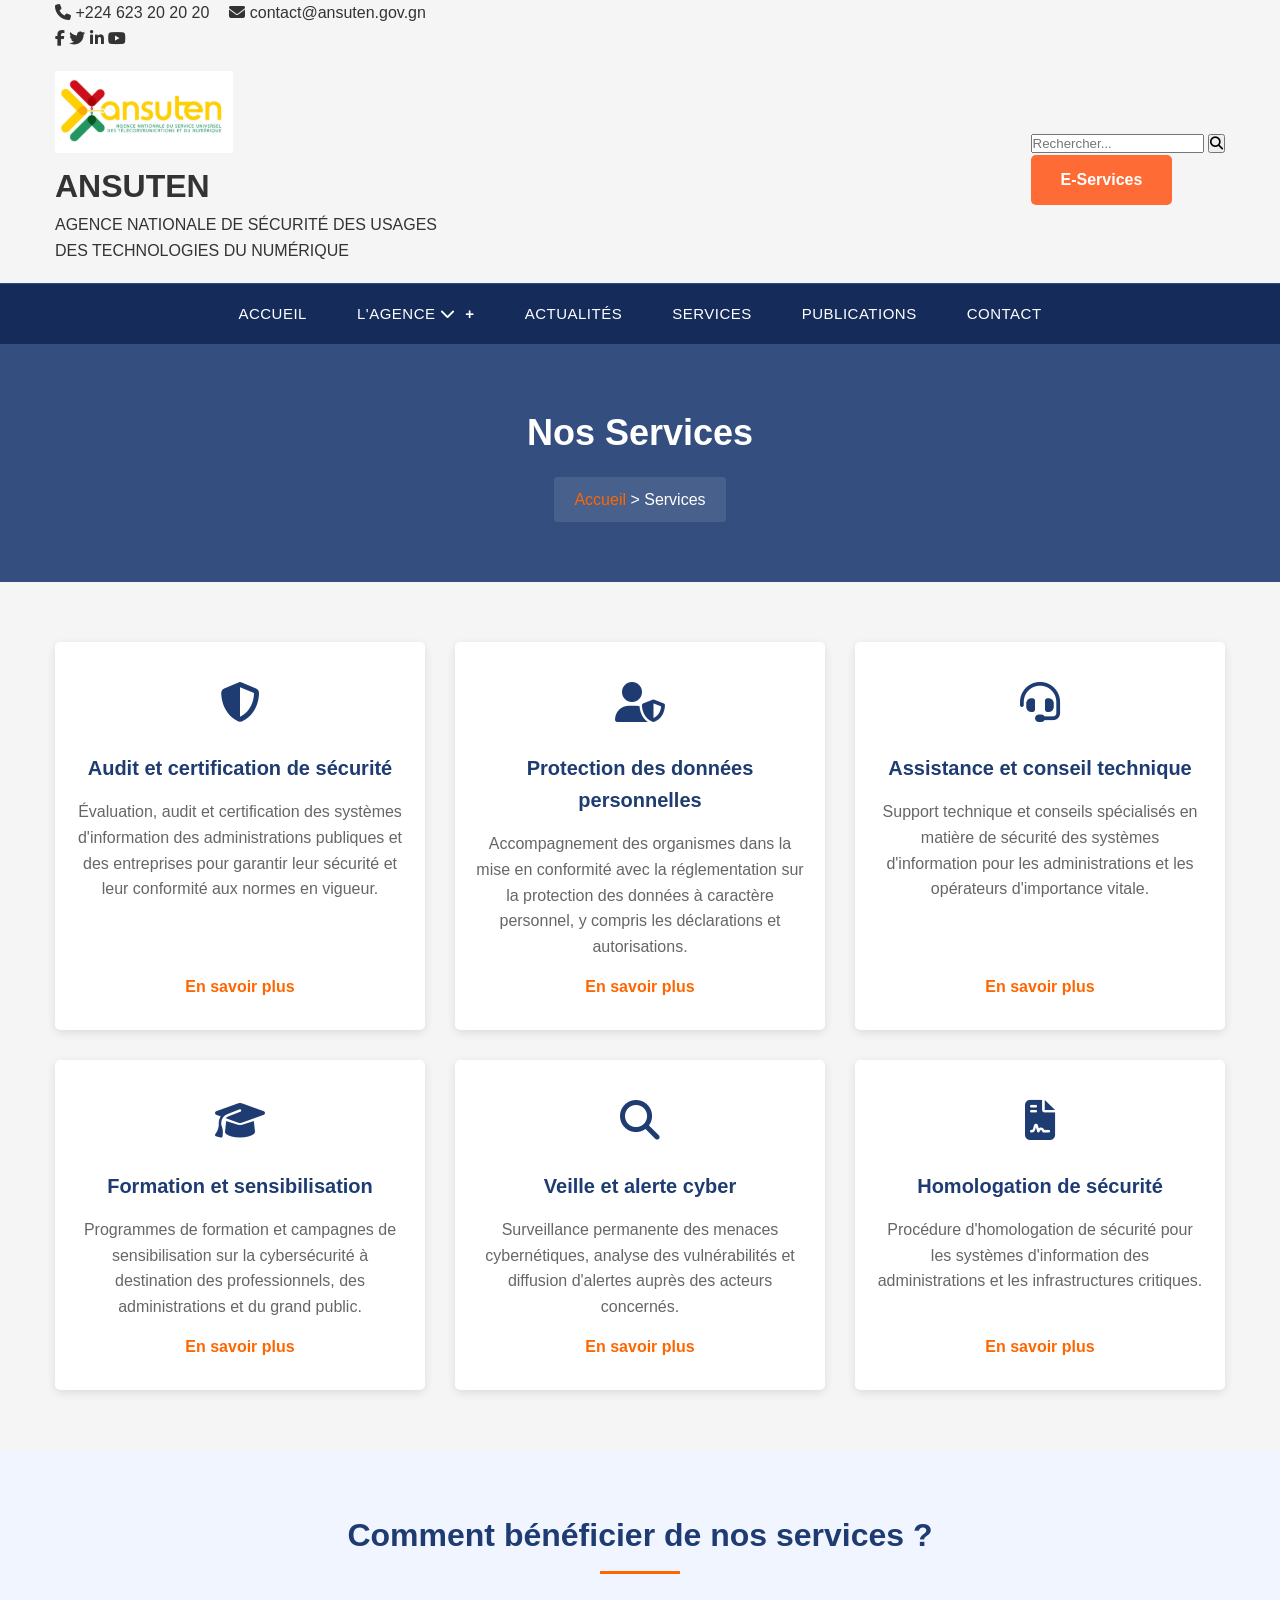
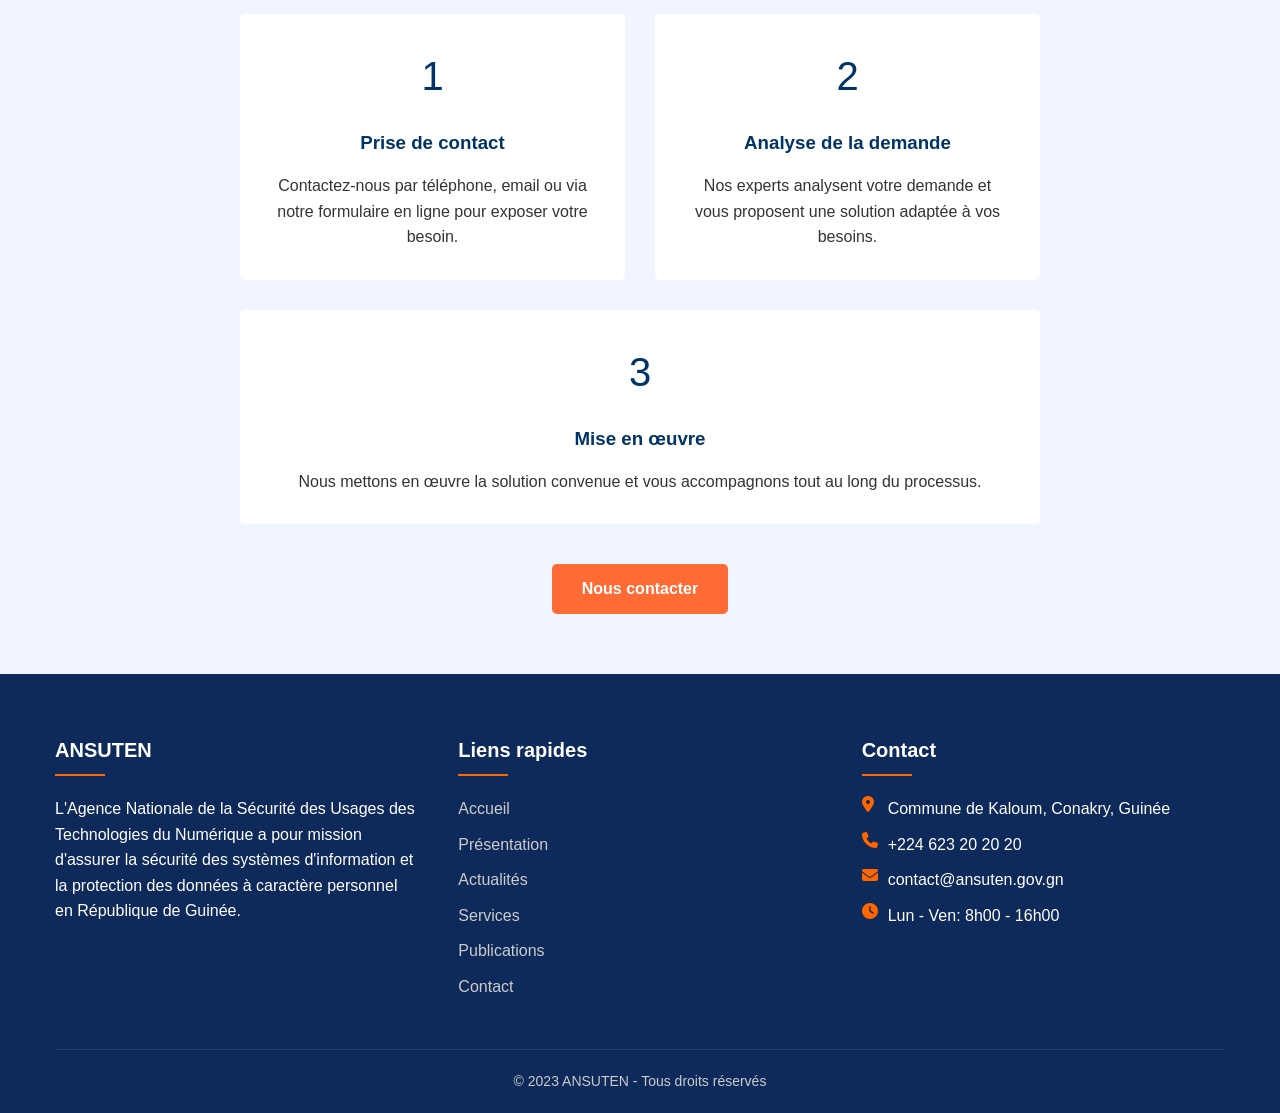
==== services.html @ 4a4b7f9a "Ansuten" ====
<!DOCTYPE html>
<html lang="fr">
<head>
    <meta charset="UTF-8">
    <meta name="viewport" content="width=device-width, initial-scale=1.0">
    <title>Services - ANSUTEN</title>
    <link rel="stylesheet" href="style.css">
    <link rel="stylesheet" href="https://cdnjs.cloudflare.com/ajax/libs/font-awesome/6.4.0/css/all.min.css">
</head>
<body>
    <!-- En-tête supérieur -->
    <div class="top-header">
        <div class="container">
            <div class="contact-info">
                <span><i class="fas fa-phone"></i> +224 623 20 20 20</span>
                <span><i class="fas fa-envelope"></i> contact@ansuten.gov.gn</span>
            </div>
            <div class="social-icons">
                <a href="#"><i class="fab fa-facebook-f"></i></a>
                <a href="#"><i class="fab fa-twitter"></i></a>
                <a href="#"><i class="fab fa-linkedin-in"></i></a>
                <a href="#"><i class="fab fa-youtube"></i></a>
            </div>
        </div>
    </div>

    <!-- En-tête principal - Version conforme ANSUTEN -->
    <header class="main-header">
        <div class="container">
            <div class="header-content">
                <div class="logo-section">
                    
                    <img src="logo.PNG" alt="Logo ANSUTEN" class="ansuten-logo">
                    <div class="agency-info">
                        <h1>ANSUTEN</h1>
                        <div class="subtitle">AGENCE NATIONALE DE SÉCURITÉ DES USAGES</div>
                        <div class="full-name">DES TECHNOLOGIES DU NUMÉRIQUE</div>
                    </div>
                </div>
                <div class="header-actions">
                    <div class="search-box">
                        <input type="text" placeholder="Rechercher...">
                        <button><i class="fas fa-search"></i></button>
                    </div>
                    <a href="#" class="btn">E-Services</a>
                </div>
            </div>
        </div>
    </header>

    <!-- Navigation principale -->
    <nav class="main-nav">
        <div class="container">
            <ul>
                <li><a href="index.html">Accueil</a></li>
                <li class="dropdown">
                    <a href="#">L'Agence <i class="fas fa-chevron-down"></i></a>
                    <div class="dropdown-menu">
                        <a href="presentation.html">Présentation</a>
                        <a href="missions.html">Missions</a>
                        <a href="organigramme.html">Organigramme</a>
                        <a href="textes-reglementaires.html">Textes réglementaires</a>
                    </div>
                </li>
                <li><a href="actualites.html">Actualités</a></li>
                <li><a href="services.html">Services</a></li>
                <li><a href="publications.html">Publications</a></li>
                <li><a href="contact.html">Contact</a></li>
            </ul>
        </div>
    </nav>

    <!-- Bannière de la page -->
    <section class="page-banner">
        <div class="container">
            <h1>Nos Services</h1>
            <div class="breadcrumb">
                <a href="index.html">Accueil</a> > Services
            </div>
        </div>
    </section>

    <!-- Contenu de la page -->
    <section class="section">
        <div class="container">
            <div class="services-grid" style="grid-template-columns: repeat(auto-fill, minmax(350px, 1fr));">
                <div class="service-card">
                    <div class="service-icon">
                        <i class="fas fa-shield-alt"></i>
                    </div>
                    <h3 class="service-title">Audit et certification de sécurité</h3>
                    <p>Évaluation, audit et certification des systèmes d'information des administrations publiques et des entreprises pour garantir leur sécurité et leur conformité aux normes en vigueur.</p>
                    <a href="#" class="read-more" style="margin-top: 15px; display: inline-block;">En savoir plus</a>
                </div>
                <div class="service-card">
                    <div class="service-icon">
                        <i class="fas fa-user-shield"></i>
                    </div>
                    <h3 class="service-title">Protection des données personnelles</h3>
                    <p>Accompagnement des organismes dans la mise en conformité avec la réglementation sur la protection des données à caractère personnel, y compris les déclarations et autorisations.</p>
                    <a href="#" class="read-more" style="margin-top: 15px; display: inline-block;">En savoir plus</a>
                </div>
                <div class="service-card">
                    <div class="service-icon">
                        <i class="fas fa-headset"></i>
                    </div>
                    <h3 class="service-title">Assistance et conseil technique</h3>
                    <p>Support technique et conseils spécialisés en matière de sécurité des systèmes d'information pour les administrations et les opérateurs d'importance vitale.</p>
                    <a href="#" class="read-more" style="margin-top: 15px; display: inline-block;">En savoir plus</a>
                </div>
                <div class="service-card">
                    <div class="service-icon">
                        <i class="fas fa-graduation-cap"></i>
                    </div>
                    <h3 class="service-title">Formation et sensibilisation</h3>
                    <p>Programmes de formation et campagnes de sensibilisation sur la cybersécurité à destination des professionnels, des administrations et du grand public.</p>
                    <a href="#" class="read-more" style="margin-top: 15px; display: inline-block;">En savoir plus</a>
                </div>
                <div class="service-card">
                    <div class="service-icon">
                        <i class="fas fa-search"></i>
                    </div>
                    <h3 class="service-title">Veille et alerte cyber</h3>
                    <p>Surveillance permanente des menaces cybernétiques, analyse des vulnérabilités et diffusion d'alertes auprès des acteurs concernés.</p>
                    <a href="#" class="read-more" style="margin-top: 15px; display: inline-block;">En savoir plus</a>
                </div>
                <div class="service-card">
                    <div class="service-icon">
                        <i class="fas fa-file-contract"></i>
                    </div>
                    <h3 class="service-title">Homologation de sécurité</h3>
                    <p>Procédure d'homologation de sécurité pour les systèmes d'information des administrations et les infrastructures critiques.</p>
                    <a href="#" class="read-more" style="margin-top: 15px; display: inline-block;">En savoir plus</a>
                </div>
            </div>
        </div>
    </section>

    <!-- Section procédure -->
    <section class="section" style="background-color: #f0f5ff;">
        <div class="container">
            <h2 class="section-title">Comment bénéficier de nos services ?</h2>
            <div style="max-width: 800px; margin: 0 auto;">
                <div style="display: flex; flex-wrap: wrap; gap: 30px; justify-content: center;">
                    <div style="flex: 1; min-width: 250px; background-color: white; padding: 30px; border-radius: 5px; text-align: center;">
                        <div style="font-size: 40px; color: #003366; margin-bottom: 20px;">1</div>
                        <h3 style="color: #003366; margin-bottom: 15px;">Prise de contact</h3>
                        <p>Contactez-nous par téléphone, email ou via notre formulaire en ligne pour exposer votre besoin.</p>
                    </div>
                    <div style="flex: 1; min-width: 250px; background-color: white; padding: 30px; border-radius: 5px; text-align: center;">
                        <div style="font-size: 40px; color: #003366; margin-bottom: 20px;">2</div>
                        <h3 style="color: #003366; margin-bottom: 15px;">Analyse de la demande</h3>
                        <p>Nos experts analysent votre demande et vous proposent une solution adaptée à vos besoins.</p>
                    </div>
                    <div style="flex: 1; min-width: 250px; background-color: white; padding: 30px; border-radius: 5px; text-align: center;">
                        <div style="font-size: 40px; color: #003366; margin-bottom: 20px;">3</div>
                        <h3 style="color: #003366; margin-bottom: 15px;">Mise en œuvre</h3>
                        <p>Nous mettons en œuvre la solution convenue et vous accompagnons tout au long du processus.</p>
                    </div>
                </div>
                <div style="text-align: center; margin-top: 40px;">
                    <a href="contact.html" class="btn">Nous contacter</a>
                </div>
            </div>
        </div>
    </section>

    <!-- Pied de page -->
    <footer class="main-footer">
        <div class="container">
            <div class="footer-grid">
                <div class="footer-column">
                    <h3>ANSUTEN</h3>
                    <p>L'Agence Nationale de la Sécurité des Usages des Technologies du Numérique a pour mission d'assurer la sécurité des systèmes d'information et la protection des données à caractère personnel en République de Guinée.</p>
                </div>
                <div class="footer-column">
                    <h3>Liens rapides</h3>
                    <ul class="footer-links">
                        <li><a href="index.html">Accueil</a></li>
                        <li><a href="presentation.html">Présentation</a></li>
                        <li><a href="actualites.html">Actualités</a></li>
                        <li><a href="services.html">Services</a></li>
                        <li><a href="publications.html">Publications</a></li>
                        <li><a href="contact.html">Contact</a></li>
                    </ul>
                </div>
                <div class="footer-column">
                    <h3>Contact</h3>
                    <div class="contact-info-footer">
                        <p><i class="fas fa-map-marker-alt"></i> Commune de Kaloum, Conakry, Guinée</p>
                        <p><i class="fas fa-phone"></i> +224 623 20 20 20</p>
                        <p><i class="fas fa-envelope"></i> contact@ansuten.gov.gn</p>
                        <p><i class="fas fa-clock"></i> Lun - Ven: 8h00 - 16h00</p>
                    </div>
                </div>
            </div>
            <div class="copyright">
                <p>&copy; 2023 ANSUTEN - Tous droits réservés</p>
            </div>
        </div>
    </footer>

    <script>
        document.addEventListener('DOMContentLoaded', function() {
            const dropdowns = document.querySelectorAll('.dropdown');
            
            dropdowns.forEach(dropdown => {
                dropdown.addEventListener('mouseenter', function() {
                    this.querySelector('.dropdown-menu').style.display = 'block';
                });
                
                dropdown.addEventListener('mouseleave', function() {
                    this.querySelector('.dropdown-menu').style.display = 'none';
                });
            });
        });
    </script>
</body>
</html>
---- style.css ----
/* Styles généraux */
* {
    margin: 0;
    padding: 0;
    box-sizing: border-box;
    font-family: 'Arial', sans-serif;
}

body {
    background-color: #f5f5f5;
    color: #333;
    line-height: 1.6;
}

.container {
    width: 100%;
    max-width: 1200px;
    margin: 0 auto;
    padding: 0 15px;
}

a {
    text-decoration: none;
    color: inherit;
}

ul {
    list-style: none;
}

.btn {
    display: inline-block;
    background-color: #ff6600;
    color: white;
    padding: 12px 30px;
    border-radius: 4px;
    font-weight: bold;
    transition: background-color 0.3s;
    border: none;
    cursor: pointer;
}

.btn:hover {
    background-color: #e55c00;
}

/* Nouvelle en-tête basée sur l'image */
.site-header {
    background: linear-gradient(135deg, #ebeef3, #2a5298);
    color: white;
}

/* Barre de contact supérieure */
.contact-bar {
    background-color: #0d2a5a;
    padding: 8px 0;
    font-size: 14px;
}

.contact-bar .container {
    display: flex;
    justify-content: space-between;
    align-items: center;
}

.contact-info {
    display: flex;
    gap: 30px;
}

.contact-item {
    display: flex;
    align-items: center;
    gap: 8px;
}

.contact-item i {
    color: #ff6600;
    font-size: 16px;
}

/* En-tête principal */
.main-header {
    padding: 20px 0;
}

.header-content {
    display: flex;
    justify-content: space-between;
    align-items: center;
}

.site-brand {
    display: flex;
    align-items: center;
    gap: 15px;
}

.site-logo {
    width: 60px;
    height: 60px;
    background: white;
    border-radius: 8px;
    display: flex;
    align-items: center;
    justify-content: center;
    font-weight: bold;
    color: #1e3c72;
    font-size: 24px;
}

.site-title h1 {
    font-size: 32px;
    font-weight: bold;
    margin-bottom: 5px;
    color: white;
}

.site-title .tagline {
    font-size: 14px;
    color: #a0b8e0;
    font-style: italic;
}

/* Navigation principale */
.main-nav {
    background-color: #152c5b;
    border-top: 1px solid #2a4a8a;
}

.main-nav .container {
    display: flex;
    justify-content: center;
}

.main-nav ul {
    display: flex;
    align-items: center;
}

.main-nav li {
    position: relative;
}

.main-nav a {
    color: white;
    padding: 18px 25px;
    display: block;
    font-weight: 500;
    transition: all 0.3s;
    font-size: 15px;
    text-transform: uppercase;
    letter-spacing: 0.5px;
}

.main-nav a:hover {
    background-color: #ff6600;
    color: white;
}

.main-nav .dropdown:hover .dropdown-menu {
    display: block;
}

.dropdown-menu {
    display: none;
    position: absolute;
    background-color: white;
    min-width: 250px;
    box-shadow: 0 8px 16px rgba(0,0,0,0.1);
    z-index: 1000;
    border-top: 3px solid #ff6600;
}

.dropdown-menu a {
    color: #333;
    padding: 12px 16px;
    border-bottom: 1px solid #eee;
    font-size: 14px;
    text-transform: none;
}

.dropdown-menu a:hover {
    background-color: #f5f5f5;
    color: #1e3c72;
}

.dropdown > a::after {
    content: ' +';
    font-weight: bold;
    margin-left: 5px;
}

/* Bannière principale */
.hero-banner {
    background: linear-gradient(rgba(30, 60, 114, 0.9), rgba(30, 60, 114, 0.9)), url('https://via.placeholder.com/1200x500');
    background-size: cover;
    background-position: center;
    color: white;
    padding: 100px 0;
    text-align: center;
}

.hero-banner h2 {
    font-size: 42px;
    margin-bottom: 20px;
    font-weight: bold;
    text-shadow: 2px 2px 4px rgba(0,0,0,0.5);
}

.hero-banner p {
    font-size: 20px;
    max-width: 800px;
    margin: 0 auto 30px;
    line-height: 1.6;
}

/* Sections principales */
.section {
    padding: 60px 0;
}

.section-title {
    text-align: center;
    margin-bottom: 40px;
    color: #1e3c72;
    position: relative;
    font-size: 32px;
}

.section-title:after {
    content: '';
    display: block;
    width: 80px;
    height: 3px;
    background-color: #ff6600;
    margin: 10px auto;
}

/* Actualités */
.news-grid {
    display: grid;
    grid-template-columns: repeat(auto-fill, minmax(300px, 1fr));
    gap: 30px;
}

.news-card {
    background-color: white;
    border-radius: 5px;
    overflow: hidden;
    box-shadow: 0 3px 10px rgba(0,0,0,0.1);
    transition: transform 0.3s;
}

.news-card:hover {
    transform: translateY(-5px);
}

.news-image {
    height: 200px;
    background-color: #ddd;
    background-size: cover;
    background-position: center;
}

.news-content {
    padding: 20px;
}

.news-date {
    color: #ff6600;
    font-size: 14px;
    margin-bottom: 10px;
    font-weight: 500;
}

.news-title {
    font-size: 18px;
    margin-bottom: 10px;
    color: #1e3c72;
    line-height: 1.4;
}

.news-excerpt {
    color: #666;
    margin-bottom: 15px;
    line-height: 1.6;
}

.read-more {
    color: #ff6600;
    font-weight: bold;
    display: inline-flex;
    align-items: center;
    gap: 5px;
}

.read-more:hover {
    color: #e55c00;
}

/* Services */
.services-grid {
    display: grid;
    grid-template-columns: repeat(auto-fill, minmax(250px, 1fr));
    gap: 30px;
}

.service-card {
    background-color: white;
    padding: 30px 20px;
    text-align: center;
    border-radius: 5px;
    box-shadow: 0 3px 10px rgba(0,0,0,0.1);
    transition: transform 0.3s;
    height: 100%;
    display: flex;
    flex-direction: column;
    align-items: center;
}

.service-card:hover {
    transform: translateY(-5px);
}

.service-icon {
    font-size: 40px;
    color: #1e3c72;
    margin-bottom: 20px;
    height: 60px;
    display: flex;
    align-items: center;
    justify-content: center;
}

.service-title {
    font-size: 20px;
    margin-bottom: 15px;
    color: #1e3c72;
}

.service-card p {
    flex-grow: 1;
    color: #666;
}

/* Pied de page */
.main-footer {
    background-color: #0d2a5a;
    color: white;
    padding: 60px 0 20px;
}

.footer-grid {
    display: grid;
    grid-template-columns: repeat(auto-fit, minmax(250px, 1fr));
    gap: 40px;
    margin-bottom: 40px;
}

.footer-column h3 {
    font-size: 20px;
    margin-bottom: 20px;
    position: relative;
    padding-bottom: 10px;
}

.footer-column h3:after {
    content: '';
    position: absolute;
    left: 0;
    bottom: 0;
    width: 50px;
    height: 2px;
    background-color: #ff6600;
}

.footer-links li {
    margin-bottom: 10px;
}

.footer-links a {
    color: #ccc;
    transition: color 0.3s;
}

.footer-links a:hover {
    color: white;
}

.contact-info-footer p {
    margin-bottom: 10px;
    display: flex;
    align-items: flex-start;
}

.contact-info-footer i {
    margin-right: 10px;
    color: #ff6600;
    width: 16px;
}

.copyright {
    text-align: center;
    padding-top: 20px;
    border-top: 1px solid rgba(255,255,255,0.1);
    font-size: 14px;
    color: #ccc;
}

/* Page spécifique */
.page-banner {
    background: linear-gradient(rgba(30, 60, 114, 0.9), rgba(30, 60, 114, 0.9)), url('https://via.placeholder.com/1200x300');
    background-size: cover;
    background-position: center;
    color: white;
    padding: 60px 0;
    text-align: center;
}

.page-banner h1 {
    font-size: 36px;
    margin-bottom: 15px;
}

.breadcrumb {
    background: rgba(255,255,255,0.1);
    padding: 10px 20px;
    border-radius: 4px;
    display: inline-block;
}

.breadcrumb a {
    color: #ff6600;
}

.breadcrumb a:hover {
    text-decoration: underline;
}

/* Responsive */
@media (max-width: 768px) {
    .contact-bar .container {
        flex-direction: column;
        gap: 10px;
        text-align: center;
    }
    
    .contact-info {
        flex-direction: column;
        gap: 10px;
    }
    
    .header-content {
        flex-direction: column;
        gap: 20px;
        text-align: center;
    }
    
    .main-nav ul {
        flex-direction: column;
        width: 100%;
    }
    
    .main-nav a {
        padding: 15px;
        border-bottom: 1px solid rgba(255,255,255,0.1);
    }
    
    .dropdown-menu {
        position: static;
        display: none;
        width: 100%;
    }
    
    .hero-banner h2 {
        font-size: 32px;
    }
    
    .hero-banner p {
        font-size: 18px;
    }
    
    .section-title {
        font-size: 28px;
    }
}

@media (max-width: 480px) {
    .site-title h1 {
        font-size: 24px;
    }
    
    .main-nav a {
        padding: 12px 15px;
        font-size: 14px;
    }
}
.hero-content {
    display: flex;
    align-items: center;
    justify-content: space-between;
    gap: 40px;
}

.hero-text {
    flex: 1; /* Prend l'espace disponible à gauche */
}

.hero-image {
    flex: 1; /* Prend l'espace disponible à droite */
    text-align: center;
}
/* Styles pour la barre de contact */
.contact-bar {
    background-color: #f8f9fa;
    padding: 8px 0;
    border-bottom: 1px solid #e9ecef;
}

.contact-bar .container {
    display: flex;
    justify-content: space-between;
    align-items: center;
}

.contact-info {
    display: flex;
    gap: 20px;
}

.contact-item {
    display: flex;
    align-items: center;
    gap: 8px;
    font-size: 0.9rem;
    color: #6c757d;
}

.contact-item i {
    color: #1e3c72;
}

.header-contact-right {
    display: flex;
    align-items: center;
}

.contact-btn {
    background-color: #1e3c72;
    color: white;
    padding: 8px 16px;
    border-radius: 4px;
    text-decoration: none;
    font-size: 0.9rem;
    font-weight: bold;
    transition: background-color 0.3s ease;
}

.contact-btn:hover {
    background-color: #152c5b;
}

/* Styles pour le logo */
.site-brand {
    display: flex;
    align-items: center;
    gap: 15px;
}

.site-logo {
    height: 60px; /* Ajustez selon la taille de votre logo */
    width: auto;
}

.site-title h1 {
    margin: 0;
    font-size: 1.8rem;
    color: #1e3c72;
}

.tagline {
    font-size: 0.9rem;
    color: #6c757d;
    margin-top: 2px;
}

/* Styles pour la bannière hero avec image */
.hero-banner {
    background: linear-gradient(135deg, #1e3c72 0%, #2a5298 100%);
    color: white;
    padding: 80px 0;
}

.hero-content {
    display: flex;
    align-items: center;
    justify-content: space-between;
    gap: 40px;
}

.hero-text {
    flex: 1;
}

.hero-text h2 {
    font-size: 2.5rem;
    font-weight: bold;
    margin-bottom: 20px;
    line-height: 1.2;
}

.hero-text p {
    font-size: 1.2rem;
    margin-bottom: 30px;
    opacity: 0.9;
}

.hero-image {
    flex: 1;
    text-align: center;
}

.hero-image img {
    max-width: 100%;
    height: auto;
    border-radius: 10px;
    box-shadow: 0 10px 30px rgba(0, 0, 0, 0.3);
}

.btn {
    display: inline-block;
    background-color: #ff6b35;
    color: white;
    padding: 12px 30px;
    border-radius: 5px;
    text-decoration: none;
    font-weight: bold;
    transition: background-color 0.3s ease;
}

.btn:hover {
    background-color: #e55a2b;
}

/* Responsive */
@media (max-width: 768px) {
    .contact-bar .container {
        flex-direction: column;
        gap: 10px;
    }
    
    .contact-info {
        flex-direction: column;
        gap: 5px;
        text-align: center;
    }
    
    .hero-content {
        flex-direction: column;
        text-align: center;
    }
    
    .hero-text h2 {
        font-size: 2rem;
    }
    
    .site-brand {
        justify-content: center;
        text-align: center;
    }
    
    .site-logo {
        height: 50px;
    }
}
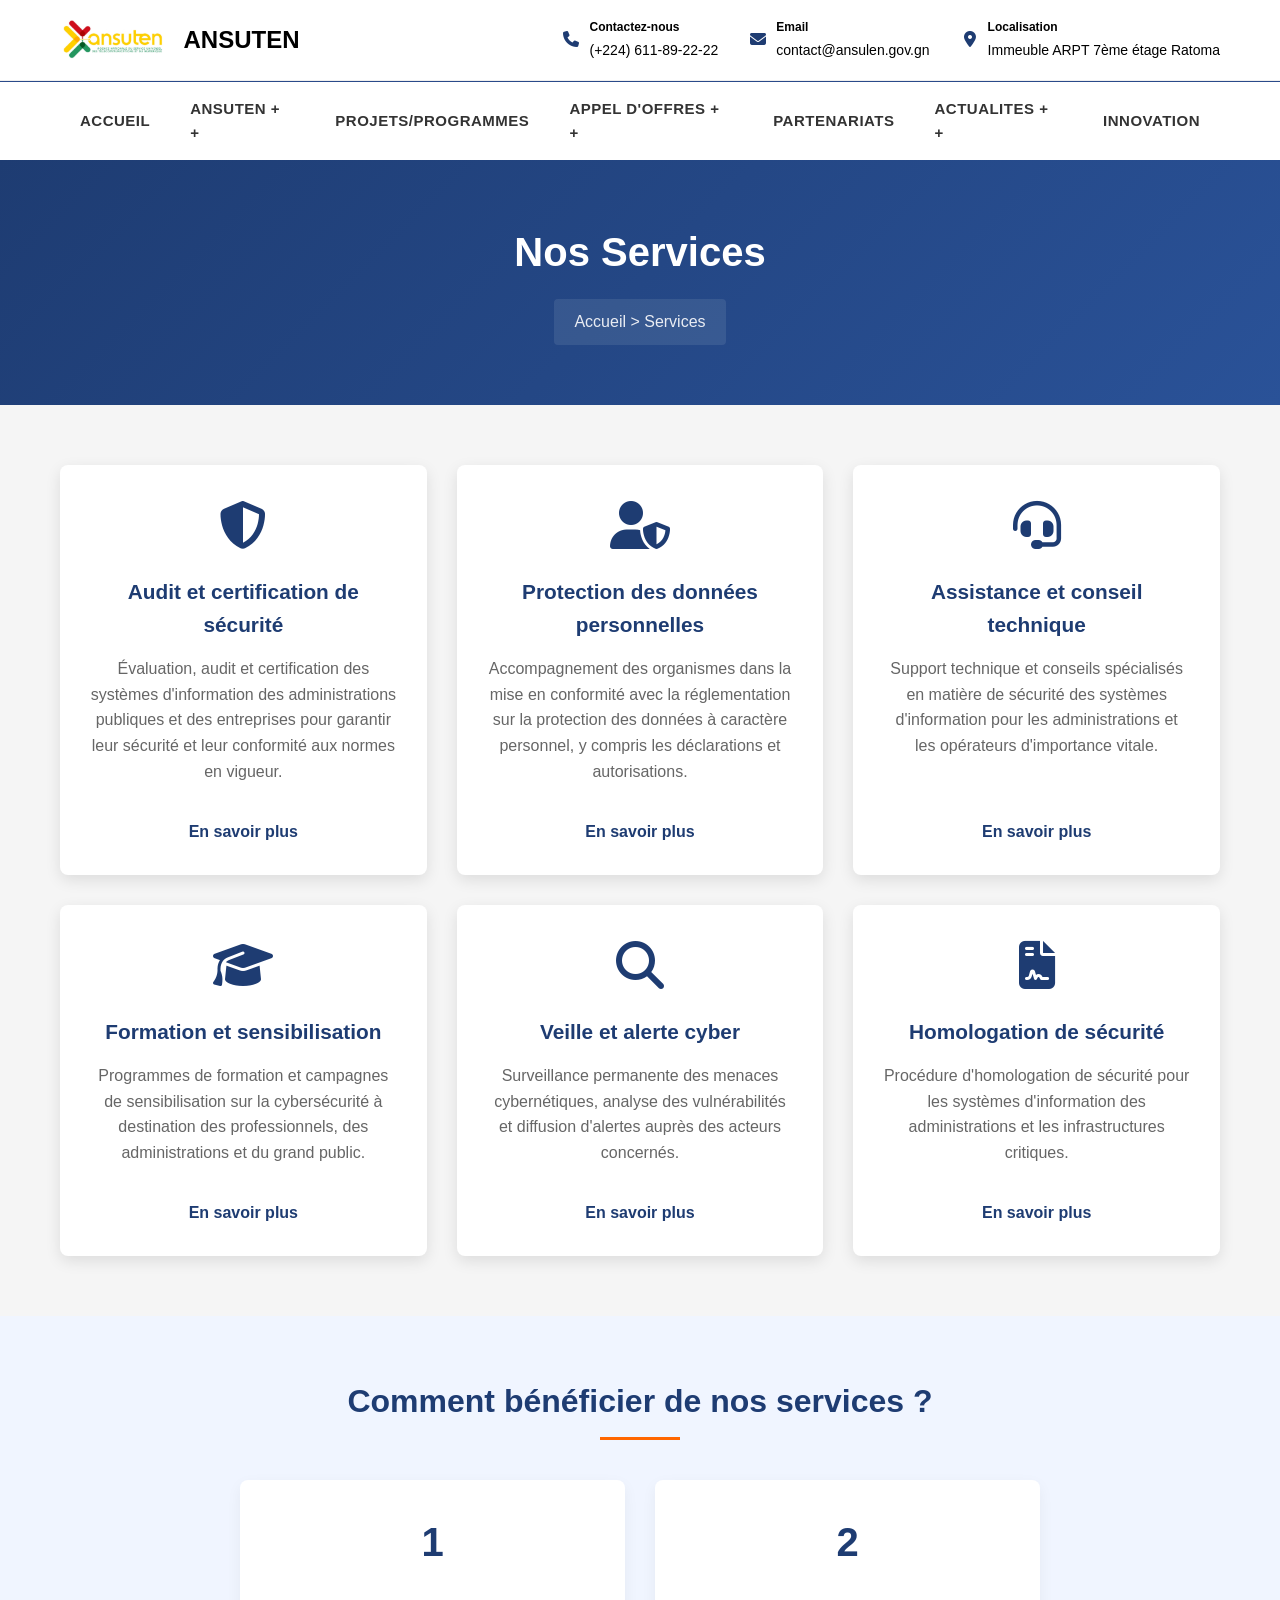
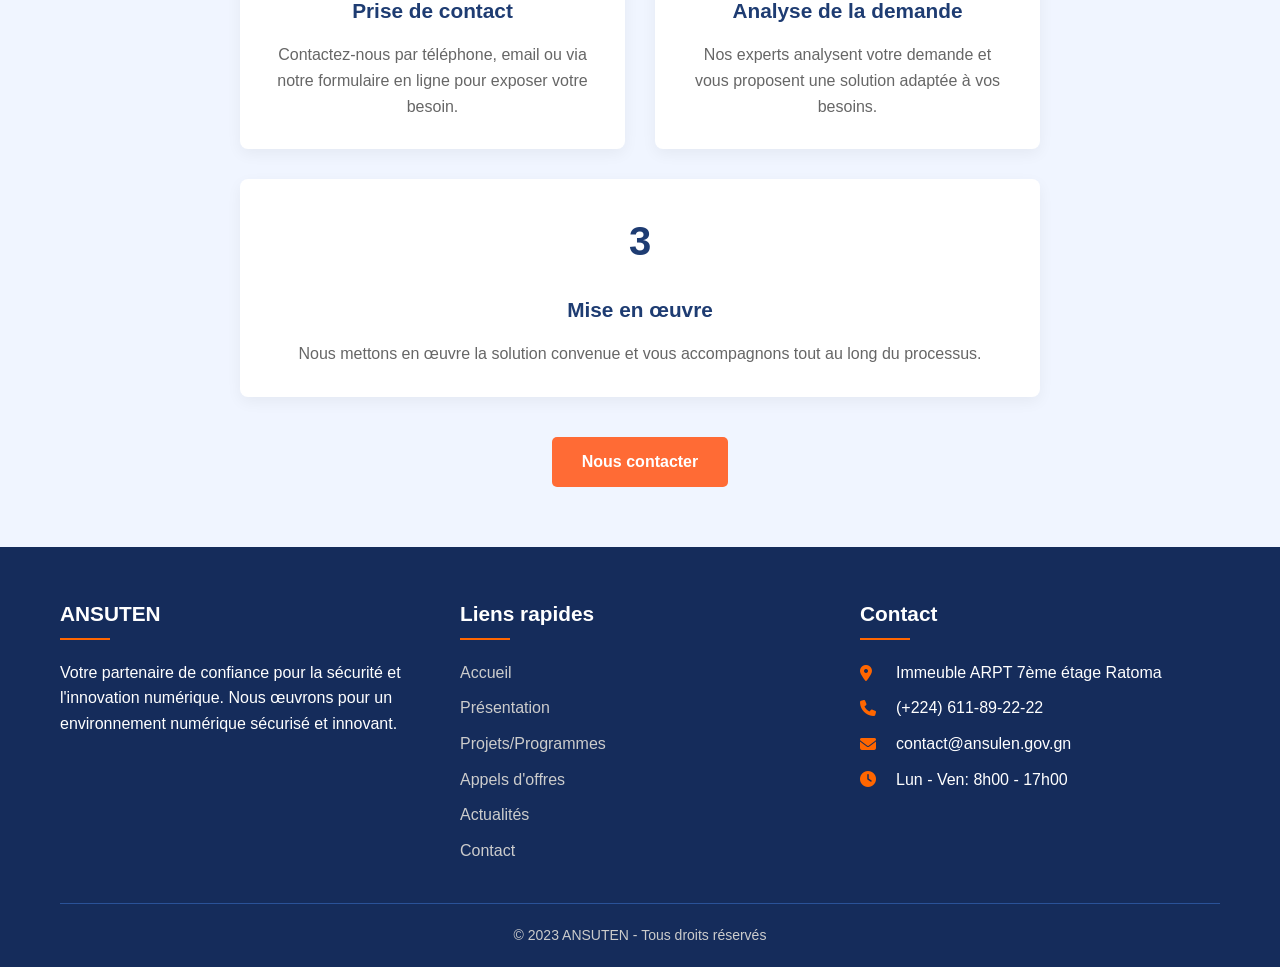
==== commit 34fbf646: "Mise à jour du ANSUTEN" ====
--- a/services.html
+++ b/services.html
@@ -6,69 +6,467 @@
     <title>Services - ANSUTEN</title>
     <link rel="stylesheet" href="style.css">
     <link rel="stylesheet" href="https://cdnjs.cloudflare.com/ajax/libs/font-awesome/6.4.0/css/all.min.css">
+    <style>
+        /* Styles généraux */
+        * {
+            margin: 0;
+            padding: 0;
+            box-sizing: border-box;
+        }
+
+        body {
+            font-family: 'Arial', sans-serif;
+            line-height: 1.6;
+            color: #333;
+        }
+
+        .container {
+            max-width: 1200px;
+            margin: 0 auto;
+            padding: 0 20px;
+        }
+
+        /* Header styles */
+        .site-header {
+            background-color: #fff;
+            box-shadow: 0 2px 10px rgba(0, 0, 0, 0.1);
+        }
+
+        .top-header {
+            background-color: #fff;
+            color: #000;
+            padding: 15px 0;
+            border-bottom: 1px solid #eee;
+        }
+
+        .top-header .container {
+            display: flex;
+            justify-content: space-between;
+            align-items: center;
+        }
+
+        .site-brand {
+            display: flex;
+            align-items: center;
+            gap: 15px;
+        }
+
+        .site-logo {
+            height: 50px;
+            width: auto;
+        }
+
+        .site-name {
+            font-size: 24px;
+            font-weight: bold;
+            color: #000;
+        }
+
+        .contact-info-header {
+            display: flex;
+            gap: 30px;
+        }
+
+        .contact-item-header {
+            display: flex;
+            align-items: center;
+            gap: 8px;
+        }
+
+        .contact-icon {
+            color: #1e3c72;
+            font-size: 16px;
+            width: 20px;
+            text-align: center;
+        }
+
+        .contact-label {
+            font-size: 12px;
+            font-weight: bold;
+            margin-bottom: 2px;
+            color: #000;
+        }
+
+        .contact-value {
+            font-size: 14px;
+            color: #000;
+        }
+
+        .contact-details {
+            display: flex;
+            flex-direction: column;
+        }
+
+        /* Navigation principale */
+        .main-nav {
+            background-color: #fff;
+        }
+
+        .main-nav ul {
+            display: flex;
+            list-style: none;
+            justify-content: center;
+        }
+
+        .main-nav li {
+            position: relative;
+        }
+
+        .main-nav a {
+            color: #333;
+            text-decoration: none;
+            padding: 15px 20px;
+            display: block;
+            font-weight: bold;
+            transition: color 0.3s ease;
+        }
+
+        .main-nav a:hover {
+            color: #1e3c72;
+        }
+
+        .dropdown-menu {
+            display: none;
+            position: absolute;
+            background-color: white;
+            min-width: 200px;
+            box-shadow: 0 8px 16px rgba(0, 0, 0, 0.1);
+            z-index: 1000;
+        }
+
+        .dropdown-menu a {
+            padding: 12px 16px;
+            font-weight: normal;
+        }
+
+        .dropdown:hover .dropdown-menu {
+            display: block;
+        }
+
+        /* Bannière de page */
+        .page-banner {
+            background: linear-gradient(135deg, #1e3c72 0%, #2a5298 100%);
+            color: white;
+            padding: 60px 0;
+            text-align: center;
+        }
+
+        .page-banner h1 {
+            font-size: 2.5rem;
+            margin-bottom: 15px;
+        }
+
+        .breadcrumb {
+            font-size: 1rem;
+            opacity: 0.9;
+        }
+
+        .breadcrumb a {
+            color: white;
+            text-decoration: none;
+        }
+
+        .breadcrumb a:hover {
+            text-decoration: underline;
+        }
+
+        /* Section de contenu */
+        .section {
+            padding: 60px 0;
+        }
+
+        .services-grid {
+            display: grid;
+            grid-template-columns: repeat(auto-fill, minmax(350px, 1fr));
+            gap: 30px;
+        }
+
+        .service-card {
+            background-color: white;
+            padding: 30px;
+            border-radius: 8px;
+            box-shadow: 0 5px 15px rgba(0, 0, 0, 0.1);
+            text-align: center;
+            transition: transform 0.3s ease;
+        }
+
+        .service-card:hover {
+            transform: translateY(-5px);
+        }
+
+        .service-icon {
+            font-size: 3rem;
+            color: #1e3c72;
+            margin-bottom: 20px;
+        }
+
+        .service-title {
+            font-size: 1.3rem;
+            margin-bottom: 15px;
+            color: #1e3c72;
+        }
+
+        .service-description {
+            color: #666;
+            line-height: 1.6;
+            margin-bottom: 20px;
+        }
+
+        .read-more {
+            color: #1e3c72;
+            text-decoration: none;
+            font-weight: bold;
+            display: inline-block;
+            margin-top: 15px;
+        }
+
+        .read-more:hover {
+            text-decoration: underline;
+        }
+
+        /* Section procédure */
+        .procedure-section {
+            background-color: #f0f5ff;
+        }
+
+        .section-title {
+            text-align: center;
+            font-size: 2rem;
+            margin-bottom: 40px;
+            color: #1e3c72;
+        }
+
+        .procedure-steps {
+            display: flex;
+            flex-wrap: wrap;
+            gap: 30px;
+            justify-content: center;
+            max-width: 800px;
+            margin: 0 auto;
+        }
+
+        .procedure-step {
+            flex: 1;
+            min-width: 250px;
+            background-color: white;
+            padding: 30px;
+            border-radius: 8px;
+            text-align: center;
+            box-shadow: 0 5px 15px rgba(0, 0, 0, 0.05);
+        }
+
+        .step-number {
+            font-size: 2.5rem;
+            color: #1e3c72;
+            margin-bottom: 20px;
+            font-weight: bold;
+        }
+
+        .step-title {
+            color: #1e3c72;
+            margin-bottom: 15px;
+            font-size: 1.3rem;
+        }
+
+        .step-description {
+            color: #666;
+            line-height: 1.6;
+        }
+
+        .btn {
+            display: inline-block;
+            background-color: #ff6b35;
+            color: white;
+            padding: 12px 30px;
+            border-radius: 5px;
+            text-decoration: none;
+            font-weight: bold;
+            transition: background-color 0.3s ease;
+        }
+
+        .btn:hover {
+            background-color: #e55a2b;
+        }
+
+        .text-center {
+            text-align: center;
+        }
+
+        .mt-40 {
+            margin-top: 40px;
+        }
+
+        /* Footer */
+        .main-footer {
+            background-color: #152c5b;
+            color: white;
+            padding: 50px 0 20px;
+        }
+
+        .footer-grid {
+            display: grid;
+            grid-template-columns: repeat(auto-fit, minmax(250px, 1fr));
+            gap: 40px;
+            margin-bottom: 30px;
+        }
+
+        .footer-column h3 {
+            margin-bottom: 20px;
+            font-size: 1.3rem;
+        }
+
+        .footer-links {
+            list-style: none;
+            padding: 0;
+        }
+
+        .footer-links li {
+            margin-bottom: 10px;
+        }
+
+        .footer-links a {
+            color: #ccc;
+            text-decoration: none;
+            transition: color 0.3s ease;
+        }
+
+        .footer-links a:hover {
+            color: white;
+        }
+
+        .contact-info-footer p {
+            margin-bottom: 10px;
+            display: flex;
+            align-items: center;
+            gap: 10px;
+        }
+
+        .copyright {
+            text-align: center;
+            padding-top: 20px;
+            border-top: 1px solid #2a5298;
+            color: #ccc;
+        }
+
+        /* Responsive */
+        @media (max-width: 768px) {
+            .top-header .container {
+                flex-direction: column;
+                gap: 10px;
+            }
+            
+            .contact-info-header {
+                flex-direction: column;
+                gap: 10px;
+                text-align: center;
+            }
+            
+            .contact-item-header {
+                justify-content: center;
+            }
+            
+            .main-nav ul {
+                flex-direction: column;
+            }
+            
+            .page-banner h1 {
+                font-size: 2rem;
+            }
+            
+            .site-brand {
+                justify-content: center;
+            }
+            
+            .services-grid {
+                grid-template-columns: 1fr;
+            }
+            
+            .procedure-steps {
+                flex-direction: column;
+            }
+        }
+    </style>
 </head>
 <body>
-    <!-- En-tête supérieur -->
-    <div class="top-header">
-        <div class="container">
-            <div class="contact-info">
-                <span><i class="fas fa-phone"></i> +224 623 20 20 20</span>
-                <span><i class="fas fa-envelope"></i> contact@ansuten.gov.gn</span>
-            </div>
-            <div class="social-icons">
-                <a href="#"><i class="fab fa-facebook-f"></i></a>
-                <a href="#"><i class="fab fa-twitter"></i></a>
-                <a href="#"><i class="fab fa-linkedin-in"></i></a>
-                <a href="#"><i class="fab fa-youtube"></i></a>
+    <!-- En-tête identique à la page d'accueil -->
+    <header class="site-header">
+        <!-- Barre supérieure avec logo et contacts -->
+        <div class="top-header">
+            <div class="container">
+                <div class="site-brand">
+                    <!-- Votre logo ici -->
+                    <img src="logo.PNG" alt="ANSUTEN Logo" class="site-logo">
+                    <div class="site-name">ANSUTEN</div>
+                </div>
+                <div class="contact-info-header">
+                    <div class="contact-item-header">
+                        <div class="contact-icon">
+                            <i class="fas fa-phone"></i>
+                        </div>
+                        <div class="contact-details">
+                            <div class="contact-label">Contactez-nous</div>
+                            <div class="contact-value">(+224) 611-89-22-22</div>
+                        </div>
+                    </div>
+                    <div class="contact-item-header">
+                        <div class="contact-icon">
+                            <i class="fas fa-envelope"></i>
+                        </div>
+                        <div class="contact-details">
+                            <div class="contact-label">Email</div>
+                            <div class="contact-value">contact@ansulen.gov.gn</div>
+                        </div>
+                    </div>
+                    <div class="contact-item-header">
+                        <div class="contact-icon">
+                            <i class="fas fa-map-marker-alt"></i>
+                        </div>
+                        <div class="contact-details">
+                            <div class="contact-label">Localisation</div>
+                            <div class="contact-value">Immeuble ARPT 7ème étage Ratoma</div>
+                        </div>
+                    </div>
+                </div>
             </div>
         </div>
-    </div>
-
-    <!-- En-tête principal - Version conforme ANSUTEN -->
-    <header class="main-header">
-        <div class="container">
-            <div class="header-content">
-                <div class="logo-section">
-                    
-                    <img src="logo.PNG" alt="Logo ANSUTEN" class="ansuten-logo">
-                    <div class="agency-info">
-                        <h1>ANSUTEN</h1>
-                        <div class="subtitle">AGENCE NATIONALE DE SÉCURITÉ DES USAGES</div>
-                        <div class="full-name">DES TECHNOLOGIES DU NUMÉRIQUE</div>
-                    </div>
-                </div>
-                <div class="header-actions">
-                    <div class="search-box">
-                        <input type="text" placeholder="Rechercher...">
-                        <button><i class="fas fa-search"></i></button>
-                    </div>
-                    <a href="#" class="btn">E-Services</a>
-                </div>
-            </div>
-        </div>
+
+        <!-- Navigation principale -->
+        <nav class="main-nav">
+            <div class="container">
+                <ul>
+                    <li><a href="index.html">ACCUEIL</a></li>
+                    <li class="dropdown">
+                        <a href="#">ANSUTEN +</a>
+                        <div class="dropdown-menu">
+                            <a href="presentation.html">Présentation</a>
+                            <a href="missions.html">Missions</a>
+                            <a href="organigramme.html">Organigramme</a>
+                            <a href="textes-reglementaires.html">Textes réglementaires</a>
+                        </div>
+                    </li>
+                    <li><a href="projets.html">PROJETS/PROGRAMMES</a></li>
+                    <li class="dropdown">
+                        <a href="#">APPEL D'OFFRES +</a>
+                        <div class="dropdown-menu">
+                            <a href="appels-en-cours.html">Appels en cours</a>
+                            <a href="archives-appels.html">Archives des appels</a>
+                            <a href="procedures.html">Procédures</a>
+                        </div>
+                    </li>
+                    <li><a href="partenariats.html">PARTENARIATS</a></li>
+                    <li class="dropdown">
+                        <a href="#">ACTUALITES +</a>
+                        <div class="dropdown-menu">
+                            <a href="news.html">Nouvelles</a>
+                            <a href="evenements.html">Événements</a>
+                            <a href="communiques.html">Communiqués</a>
+                        </div>
+                    </li>
+                    <li><a href="innovation.html">Innovation</a></li>
+                </ul>
+            </div>
+        </nav>
     </header>
-
-    <!-- Navigation principale -->
-    <nav class="main-nav">
-        <div class="container">
-            <ul>
-                <li><a href="index.html">Accueil</a></li>
-                <li class="dropdown">
-                    <a href="#">L'Agence <i class="fas fa-chevron-down"></i></a>
-                    <div class="dropdown-menu">
-                        <a href="presentation.html">Présentation</a>
-                        <a href="missions.html">Missions</a>
-                        <a href="organigramme.html">Organigramme</a>
-                        <a href="textes-reglementaires.html">Textes réglementaires</a>
-                    </div>
-                </li>
-                <li><a href="actualites.html">Actualités</a></li>
-                <li><a href="services.html">Services</a></li>
-                <li><a href="publications.html">Publications</a></li>
-                <li><a href="contact.html">Contact</a></li>
-            </ul>
-        </div>
-    </nav>
 
     <!-- Bannière de la page -->
     <section class="page-banner">
@@ -83,84 +481,82 @@
     <!-- Contenu de la page -->
     <section class="section">
         <div class="container">
-            <div class="services-grid" style="grid-template-columns: repeat(auto-fill, minmax(350px, 1fr));">
+            <div class="services-grid">
                 <div class="service-card">
                     <div class="service-icon">
                         <i class="fas fa-shield-alt"></i>
                     </div>
                     <h3 class="service-title">Audit et certification de sécurité</h3>
-                    <p>Évaluation, audit et certification des systèmes d'information des administrations publiques et des entreprises pour garantir leur sécurité et leur conformité aux normes en vigueur.</p>
-                    <a href="#" class="read-more" style="margin-top: 15px; display: inline-block;">En savoir plus</a>
+                    <p class="service-description">Évaluation, audit et certification des systèmes d'information des administrations publiques et des entreprises pour garantir leur sécurité et leur conformité aux normes en vigueur.</p>
+                    <a href="#" class="read-more">En savoir plus</a>
                 </div>
                 <div class="service-card">
                     <div class="service-icon">
                         <i class="fas fa-user-shield"></i>
                     </div>
                     <h3 class="service-title">Protection des données personnelles</h3>
-                    <p>Accompagnement des organismes dans la mise en conformité avec la réglementation sur la protection des données à caractère personnel, y compris les déclarations et autorisations.</p>
-                    <a href="#" class="read-more" style="margin-top: 15px; display: inline-block;">En savoir plus</a>
+                    <p class="service-description">Accompagnement des organismes dans la mise en conformité avec la réglementation sur la protection des données à caractère personnel, y compris les déclarations et autorisations.</p>
+                    <a href="#" class="read-more">En savoir plus</a>
                 </div>
                 <div class="service-card">
                     <div class="service-icon">
                         <i class="fas fa-headset"></i>
                     </div>
                     <h3 class="service-title">Assistance et conseil technique</h3>
-                    <p>Support technique et conseils spécialisés en matière de sécurité des systèmes d'information pour les administrations et les opérateurs d'importance vitale.</p>
-                    <a href="#" class="read-more" style="margin-top: 15px; display: inline-block;">En savoir plus</a>
+                    <p class="service-description">Support technique et conseils spécialisés en matière de sécurité des systèmes d'information pour les administrations et les opérateurs d'importance vitale.</p>
+                    <a href="#" class="read-more">En savoir plus</a>
                 </div>
                 <div class="service-card">
                     <div class="service-icon">
                         <i class="fas fa-graduation-cap"></i>
                     </div>
                     <h3 class="service-title">Formation et sensibilisation</h3>
-                    <p>Programmes de formation et campagnes de sensibilisation sur la cybersécurité à destination des professionnels, des administrations et du grand public.</p>
-                    <a href="#" class="read-more" style="margin-top: 15px; display: inline-block;">En savoir plus</a>
+                    <p class="service-description">Programmes de formation et campagnes de sensibilisation sur la cybersécurité à destination des professionnels, des administrations et du grand public.</p>
+                    <a href="#" class="read-more">En savoir plus</a>
                 </div>
                 <div class="service-card">
                     <div class="service-icon">
                         <i class="fas fa-search"></i>
                     </div>
                     <h3 class="service-title">Veille et alerte cyber</h3>
-                    <p>Surveillance permanente des menaces cybernétiques, analyse des vulnérabilités et diffusion d'alertes auprès des acteurs concernés.</p>
-                    <a href="#" class="read-more" style="margin-top: 15px; display: inline-block;">En savoir plus</a>
+                    <p class="service-description">Surveillance permanente des menaces cybernétiques, analyse des vulnérabilités et diffusion d'alertes auprès des acteurs concernés.</p>
+                    <a href="#" class="read-more">En savoir plus</a>
                 </div>
                 <div class="service-card">
                     <div class="service-icon">
                         <i class="fas fa-file-contract"></i>
                     </div>
                     <h3 class="service-title">Homologation de sécurité</h3>
-                    <p>Procédure d'homologation de sécurité pour les systèmes d'information des administrations et les infrastructures critiques.</p>
-                    <a href="#" class="read-more" style="margin-top: 15px; display: inline-block;">En savoir plus</a>
+                    <p class="service-description">Procédure d'homologation de sécurité pour les systèmes d'information des administrations et les infrastructures critiques.</p>
+                    <a href="#" class="read-more">En savoir plus</a>
                 </div>
             </div>
         </div>
     </section>
 
     <!-- Section procédure -->
-    <section class="section" style="background-color: #f0f5ff;">
+    <section class="section procedure-section">
         <div class="container">
             <h2 class="section-title">Comment bénéficier de nos services ?</h2>
-            <div style="max-width: 800px; margin: 0 auto;">
-                <div style="display: flex; flex-wrap: wrap; gap: 30px; justify-content: center;">
-                    <div style="flex: 1; min-width: 250px; background-color: white; padding: 30px; border-radius: 5px; text-align: center;">
-                        <div style="font-size: 40px; color: #003366; margin-bottom: 20px;">1</div>
-                        <h3 style="color: #003366; margin-bottom: 15px;">Prise de contact</h3>
-                        <p>Contactez-nous par téléphone, email ou via notre formulaire en ligne pour exposer votre besoin.</p>
-                    </div>
-                    <div style="flex: 1; min-width: 250px; background-color: white; padding: 30px; border-radius: 5px; text-align: center;">
-                        <div style="font-size: 40px; color: #003366; margin-bottom: 20px;">2</div>
-                        <h3 style="color: #003366; margin-bottom: 15px;">Analyse de la demande</h3>
-                        <p>Nos experts analysent votre demande et vous proposent une solution adaptée à vos besoins.</p>
-                    </div>
-                    <div style="flex: 1; min-width: 250px; background-color: white; padding: 30px; border-radius: 5px; text-align: center;">
-                        <div style="font-size: 40px; color: #003366; margin-bottom: 20px;">3</div>
-                        <h3 style="color: #003366; margin-bottom: 15px;">Mise en œuvre</h3>
-                        <p>Nous mettons en œuvre la solution convenue et vous accompagnons tout au long du processus.</p>
-                    </div>
-                </div>
-                <div style="text-align: center; margin-top: 40px;">
-                    <a href="contact.html" class="btn">Nous contacter</a>
-                </div>
+            <div class="procedure-steps">
+                <div class="procedure-step">
+                    <div class="step-number">1</div>
+                    <h3 class="step-title">Prise de contact</h3>
+                    <p class="step-description">Contactez-nous par téléphone, email ou via notre formulaire en ligne pour exposer votre besoin.</p>
+                </div>
+                <div class="procedure-step">
+                    <div class="step-number">2</div>
+                    <h3 class="step-title">Analyse de la demande</h3>
+                    <p class="step-description">Nos experts analysent votre demande et vous proposent une solution adaptée à vos besoins.</p>
+                </div>
+                <div class="procedure-step">
+                    <div class="step-number">3</div>
+                    <h3 class="step-title">Mise en œuvre</h3>
+                    <p class="step-description">Nous mettons en œuvre la solution convenue et vous accompagnons tout au long du processus.</p>
+                </div>
+            </div>
+            <div class="text-center mt-40">
+                <a href="contact.html" class="btn">Nous contacter</a>
             </div>
         </div>
     </section>
@@ -171,26 +567,26 @@
             <div class="footer-grid">
                 <div class="footer-column">
                     <h3>ANSUTEN</h3>
-                    <p>L'Agence Nationale de la Sécurité des Usages des Technologies du Numérique a pour mission d'assurer la sécurité des systèmes d'information et la protection des données à caractère personnel en République de Guinée.</p>
+                    <p>Votre partenaire de confiance pour la sécurité et l'innovation numérique. Nous œuvrons pour un environnement numérique sécurisé et innovant.</p>
                 </div>
                 <div class="footer-column">
                     <h3>Liens rapides</h3>
                     <ul class="footer-links">
                         <li><a href="index.html">Accueil</a></li>
                         <li><a href="presentation.html">Présentation</a></li>
+                        <li><a href="projets.html">Projets/Programmes</a></li>
+                        <li><a href="appels-offres.html">Appels d'offres</a></li>
                         <li><a href="actualites.html">Actualités</a></li>
-                        <li><a href="services.html">Services</a></li>
-                        <li><a href="publications.html">Publications</a></li>
                         <li><a href="contact.html">Contact</a></li>
                     </ul>
                 </div>
                 <div class="footer-column">
                     <h3>Contact</h3>
                     <div class="contact-info-footer">
-                        <p><i class="fas fa-map-marker-alt"></i> Commune de Kaloum, Conakry, Guinée</p>
-                        <p><i class="fas fa-phone"></i> +224 623 20 20 20</p>
-                        <p><i class="fas fa-envelope"></i> contact@ansuten.gov.gn</p>
-                        <p><i class="fas fa-clock"></i> Lun - Ven: 8h00 - 16h00</p>
+                        <p><i class="fas fa-map-marker-alt"></i> Immeuble ARPT 7ème étage Ratoma</p>
+                        <p><i class="fas fa-phone"></i> (+224) 611-89-22-22</p>
+                        <p><i class="fas fa-envelope"></i> contact@ansulen.gov.gn</p>
+                        <p><i class="fas fa-clock"></i> Lun - Ven: 8h00 - 17h00</p>
                     </div>
                 </div>
             </div>
@@ -201,6 +597,7 @@
     </footer>
 
     <script>
+        // Script pour gérer le menu déroulant
         document.addEventListener('DOMContentLoaded', function() {
             const dropdowns = document.querySelectorAll('.dropdown');
             
@@ -213,6 +610,16 @@
                     this.querySelector('.dropdown-menu').style.display = 'none';
                 });
             });
+            
+            // Fermer le menu déroulant en cliquant ailleurs
+            document.addEventListener('click', function(e) {
+                if (!e.target.matches('.dropdown a')) {
+                    const dropdowns = document.querySelectorAll('.dropdown-menu');
+                    dropdowns.forEach(menu => {
+                        menu.style.display = 'none';
+                    });
+                }
+            });
         });
     </script>
 </body>
